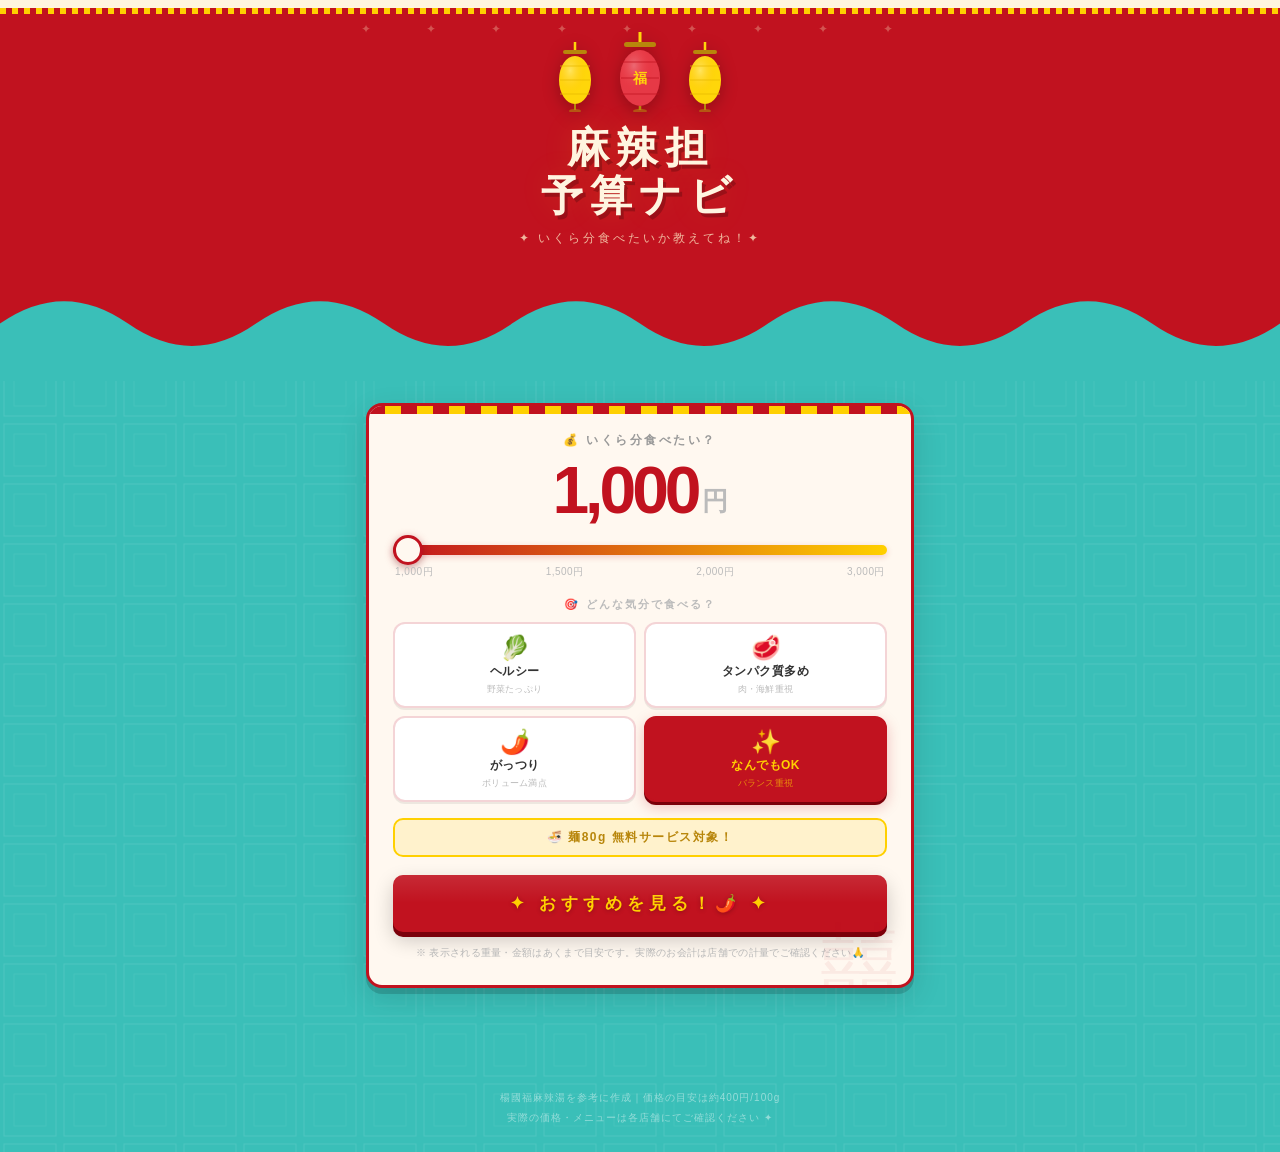
==== index.html @ 8400d954 "[edit]htmlファイルの名称修正" ====
<!DOCTYPE html>
<html lang="ja">
<head>
<meta charset="UTF-8">
<meta name="viewport" content="width=device-width, initial-scale=1.0">
<title>麻辣担 予算ナビ</title>
<link rel="icon" href="data:image/svg+xml,<svg xmlns='http://www.w3.org/2000/svg' viewBox='0 0 100 100'><text y='.9em' font-size='90'>🌶️</text></svg>">
<link rel="stylesheet" href="Malatang_budget_navi.css">

<!-- Google tag (gtag.js) -->
<script async src="https://www.googletagmanager.com/gtag/js?id=G-S8TKV8Q426"></script>
<script>
  window.dataLayer = window.dataLayer || [];
  function gtag(){dataLayer.push(arguments);}
  gtag('js', new Date());

  gtag('config', 'G-S8TKV8Q426');
</script>
</head>
<body>

<!-- ========== HEADER ========== -->
<header class="header">
  <div class="header-stars">✦ ✦ ✦ ✦ ✦ ✦ ✦ ✦ ✦</div>
  <div class="header-inner">
    <!-- Lanterns -->
    <div class="lanterns-row">
      <!-- Lantern Left Big -->
      <svg width="42" height="70" viewBox="0 0 42 70" xmlns="http://www.w3.org/2000/svg">
        <line x1="21" y1="0" x2="21" y2="8" stroke="#FFD60A" stroke-width="2.5"/>
        <rect x="9" y="8" width="24" height="4" rx="2" fill="#B8860B"/>
        <ellipse cx="21" cy="38" rx="16" ry="24" fill="#FFD60A"/>
        <ellipse cx="21" cy="38" rx="16" ry="24" fill="url(#lg1)" opacity="0.7"/>
        <line x1="6" y1="24" x2="36" y2="24" stroke="#E6B800" stroke-width="1.5" opacity="0.5"/>
        <line x1="6" y1="38" x2="36" y2="38" stroke="#E6B800" stroke-width="1.5" opacity="0.5"/>
        <line x1="6" y1="52" x2="36" y2="52" stroke="#E6B800" stroke-width="1.5" opacity="0.5"/>
        <line x1="21" y1="62" x2="21" y2="68" stroke="#B8860B" stroke-width="2"/>
        <ellipse cx="21" cy="69" rx="6" ry="2" fill="#B8860B" opacity="0.6"/>
        <defs>
          <radialGradient id="lg1" cx="35%" cy="30%">
            <stop offset="0%" stop-color="white" stop-opacity="0.5"/>
            <stop offset="100%" stop-color="orange" stop-opacity="0"/>
          </radialGradient>
        </defs>
      </svg>
      <!-- Lantern Center (Red) -->
      <svg width="52" height="80" viewBox="0 0 52 80" xmlns="http://www.w3.org/2000/svg">
        <line x1="26" y1="0" x2="26" y2="10" stroke="#FFD60A" stroke-width="3"/>
        <rect x="10" y="10" width="32" height="5" rx="2.5" fill="#B8860B"/>
        <ellipse cx="26" cy="46" rx="20" ry="28" fill="#E63946"/>
        <ellipse cx="26" cy="46" rx="20" ry="28" fill="url(#lg2)" opacity="0.6"/>
        <line x1="7" y1="30" x2="45" y2="30" stroke="#C1121F" stroke-width="1.5" opacity="0.5"/>
        <line x1="7" y1="46" x2="45" y2="46" stroke="#C1121F" stroke-width="1.5" opacity="0.5"/>
        <line x1="7" y1="62" x2="45" y2="62" stroke="#C1121F" stroke-width="1.5" opacity="0.5"/>
        <text x="26" y="51" text-anchor="middle" font-size="14" fill="#FFD60A" font-weight="bold">福</text>
        <line x1="26" y1="74" x2="26" y2="78" stroke="#B8860B" stroke-width="2.5"/>
        <ellipse cx="26" cy="79" rx="7" ry="2.2" fill="#B8860B" opacity="0.55"/>
        <defs>
          <radialGradient id="lg2" cx="35%" cy="28%">
            <stop offset="0%" stop-color="white" stop-opacity="0.4"/>
            <stop offset="100%" stop-color="red" stop-opacity="0"/>
          </radialGradient>
        </defs>
      </svg>
      <!-- Lantern Right -->
      <svg width="42" height="70" viewBox="0 0 42 70" xmlns="http://www.w3.org/2000/svg">
        <line x1="21" y1="0" x2="21" y2="8" stroke="#FFD60A" stroke-width="2.5"/>
        <rect x="9" y="8" width="24" height="4" rx="2" fill="#B8860B"/>
        <ellipse cx="21" cy="38" rx="16" ry="24" fill="#FFD60A"/>
        <ellipse cx="21" cy="38" rx="16" ry="24" fill="url(#lg3)" opacity="0.7"/>
        <line x1="6" y1="24" x2="36" y2="24" stroke="#E6B800" stroke-width="1.5" opacity="0.5"/>
        <line x1="6" y1="38" x2="36" y2="38" stroke="#E6B800" stroke-width="1.5" opacity="0.5"/>
        <line x1="6" y1="52" x2="36" y2="52" stroke="#E6B800" stroke-width="1.5" opacity="0.5"/>
        <line x1="21" y1="62" x2="21" y2="68" stroke="#B8860B" stroke-width="2"/>
        <ellipse cx="21" cy="69" rx="6" ry="2" fill="#B8860B" opacity="0.6"/>
        <defs>
          <radialGradient id="lg3" cx="35%" cy="30%">
            <stop offset="0%" stop-color="white" stop-opacity="0.5"/>
            <stop offset="100%" stop-color="orange" stop-opacity="0"/>
          </radialGradient>
        </defs>
      </svg>
    </div>

    <div class="header-title">麻辣担<br>予算ナビ</div>
    <div class="header-subtitle">✦ いくら分食べたいか教えてね！✦</div>
  </div>

  <!-- Cloud wave -->
  <svg class="cloud-wave" viewBox="0 0 400 36" xmlns="http://www.w3.org/2000/svg" preserveAspectRatio="none">
    <path d="M0,36 L0,18 Q20,4 40,18 Q60,32 80,18 Q100,4 120,18 Q140,32 160,18 Q180,4 200,18 Q220,32 240,18 Q260,4 280,18 Q300,32 320,18 Q340,4 360,18 Q380,32 400,18 L400,36 Z" fill="#3ABFB8"/>
  </svg>
</header>

<!-- ========== MAIN ========== -->
<main class="main">

  <!-- BUDGET CARD -->
  <div class="budget-card">
    <div class="budget-label">💰 いくら分食べたい？</div>
    <div class="budget-display">
      <span class="budget-number" id="budgetNum">1,000</span><span class="budget-yen">円</span>
    </div>
    <input type="range" id="budgetSlider" min="1000" max="3000" step="50" value="1000">
    <div class="range-labels">
      <span>1,000円</span>
      <span>1,500円</span>
      <span>2,000円</span>
      <span>3,000円</span>
    </div>
    <!-- 嗜好選択 -->
    <div class="pref-section">
      <div class="pref-label">🎯 どんな気分で食べる？</div>
      <div class="pref-grid" id="prefGrid">
        <button class="pref-btn" data-pref="healthy" onclick="selectPref(this)">
          <span class="pref-icon">🥬</span>
          <span class="pref-text">ヘルシー</span>
          <span class="pref-sub">野菜たっぷり</span>
        </button>
        <button class="pref-btn" data-pref="protein" onclick="selectPref(this)">
          <span class="pref-icon">🥩</span>
          <span class="pref-text">タンパク質多め</span>
          <span class="pref-sub">肉・海鮮重視</span>
        </button>
        <button class="pref-btn" data-pref="hearty" onclick="selectPref(this)">
          <span class="pref-icon">🌶️</span>
          <span class="pref-text">がっつり</span>
          <span class="pref-sub">ボリューム満点</span>
        </button>
        <button class="pref-btn active" data-pref="any" onclick="selectPref(this)">
          <span class="pref-icon">✨</span>
          <span class="pref-text">なんでもOK</span>
          <span class="pref-sub">バランス重視</span>
        </button>
      </div>
    </div>

    <div class="noodle-hint" id="noodleHint">🍜 麺80g 無料サービス対象！</div>
    <button class="submit-btn" onclick="showRecommendation()">✦ おすすめを見る！🌶️ ✦</button>
    <p class="disclaimer">※ 表示される重量・金額はあくまで目安です。実際のお会計は店舗での計量でご確認ください🙏</p>
  </div>

  <!-- RESULTS -->
  <div class="results" id="results"></div>

</main>

<!-- FOOTER -->
<footer class="footer">
  楊國福麻辣湯を参考に作成｜価格の目安は約400円/100g<br>
  実際の価格・メニューは各店舗にてご確認ください ✦
</footer>

<script src="Malatang_budget_navi.js"></script>
</body>
</html>
---- Malatang_budget_navi.css ----
/* ============================================================
   麻辣担 予算ナビ — ネオ中華 BRIGHT THEME
   参考：NEO町中華・中国春節ポスター・レトロモダン中華
   ============================================================ */

* { box-sizing: border-box; margin: 0; padding: 0; }

body {
  background-color: #3ABFB8;
  /* 微細な中華格子模様 */
  background-image: url("data:image/svg+xml,%3Csvg width='60' height='60' viewBox='0 0 60 60' xmlns='http://www.w3.org/2000/svg'%3E%3Crect x='4' y='4' width='52' height='52' fill='none' stroke='%23FFFFFF' stroke-opacity='0.1' stroke-width='1'/%3E%3Crect x='14' y='14' width='32' height='32' fill='none' stroke='%23FFFFFF' stroke-opacity='0.07' stroke-width='0.8'/%3E%3C/svg%3E");
  color: #1A1A1A;
  font-family: 'Hiragino Maru Gothic Pro', 'YuRound', 'Arial Rounded MT Bold', sans-serif;
  min-height: 100vh;
  overflow-x: hidden;
}

/* ===== HEADER ===== */
.header {
  background: #C1121F;
  text-align: center;
  position: relative;
  overflow: hidden;
}

/* 上部の帯（クリーム色） */
.header::before {
  content: '';
  position: absolute;
  top: 0; left: 0; right: 0;
  height: 8px;
  background: #FFF5E0;
}

/* 回字模様ボーダー */
.header::after {
  content: '';
  position: absolute;
  top: 8px; left: 0; right: 0;
  height: 6px;
  background: repeating-linear-gradient(
    90deg,
    #FFD000 0px, #FFD000 6px,
    #C1121F 6px, #C1121F 12px
  );
}

.header-stars {
  position: absolute;
  top: 22px; left: 0; right: 0;
  font-size: 12px;
  letter-spacing: 26px;
  color: rgba(255, 240, 200, 0.3);
  pointer-events: none;
  z-index: 1;
}

.header-inner {
  padding: 32px 20px 20px;
  position: relative;
  z-index: 2;
}

.lanterns-row {
  display: flex;
  justify-content: center;
  align-items: flex-end;
  gap: 18px;
  margin-bottom: 12px;
  filter: drop-shadow(0 4px 8px rgba(0,0,0,0.25));
}

.header-title {
  font-size: 42px;
  font-weight: 900;
  color: #FFF5E0;
  text-shadow:
    3px 4px 0 rgba(0,0,0,0.2),
    0 0 30px rgba(255,200,0,0.15);
  letter-spacing: 7px;
  line-height: 1.15;
}

.header-subtitle {
  color: rgba(255, 240, 200, 0.75);
  font-size: 12px;
  margin-top: 9px;
  letter-spacing: 3px;
}

/* クラウドウェーブ（ティール色に合わせる） */
.cloud-wave {
  display: block;
  width: 100%;
  margin-top: -1px;
}

/* ===== MAIN ===== */
.main {
  max-width: 580px;
  margin: 0 auto;
  padding: 22px 16px 48px;
}

/* ===== BUDGET CARD ===== */
.budget-card {
  background: #FFF8F0;
  border-radius: 16px;
  padding: 26px 24px 24px;
  box-shadow:
    0 6px 0 rgba(0,0,0,0.15),
    0 10px 30px rgba(0,0,0,0.12);
  border: 3px solid #C1121F;
  position: relative;
  overflow: hidden;
  margin-bottom: 20px;
}

/* 上部の回字ストライプ */
.budget-card::before {
  content: '';
  position: absolute;
  top: 0; left: 0; right: 0;
  height: 8px;
  background: repeating-linear-gradient(
    90deg,
    #C1121F 0px, #C1121F 16px,
    #FFD000 16px, #FFD000 32px
  );
}

/* 右下コーナーの装飾文字 */
.budget-card::after {
  content: '囍';
  position: absolute;
  bottom: -16px; right: 12px;
  font-size: 80px;
  color: rgba(193, 18, 31, 0.06);
  line-height: 1;
  pointer-events: none;
  user-select: none;
}

.budget-label {
  font-size: 12px;
  font-weight: 700;
  color: #999;
  text-align: center;
  margin-bottom: 8px;
  letter-spacing: 2.5px;
  text-transform: uppercase;
}

.budget-display {
  text-align: center;
  margin: 2px 0 8px;
  line-height: 1;
}

.budget-number {
  font-size: 66px;
  font-weight: 900;
  color: #C1121F;
  letter-spacing: -4px;
}

.budget-yen {
  font-size: 26px;
  color: #bbb;
  font-weight: 600;
  margin-left: 4px;
  vertical-align: bottom;
  line-height: 1.6;
}

/* ===== RANGE SLIDER ===== */
input[type="range"] {
  -webkit-appearance: none;
  width: 100%;
  height: 10px;
  border-radius: 5px;
  background: linear-gradient(90deg, #C1121F 0%, #FFD000 100%);
  outline: none;
  margin: 14px 0 10px;
  cursor: pointer;
  box-shadow: 0 2px 6px rgba(193,18,31,0.2);
}

input[type="range"]::-webkit-slider-thumb {
  -webkit-appearance: none;
  width: 30px; height: 30px;
  border-radius: 50%;
  background: #FFF8F0;
  border: 3px solid #C1121F;
  cursor: pointer;
  box-shadow: 0 2px 10px rgba(193,18,31,0.3), 0 3px 6px rgba(0,0,0,0.15);
  transition: transform 0.15s;
}

input[type="range"]::-webkit-slider-thumb:hover {
  transform: scale(1.15);
  box-shadow: 0 3px 14px rgba(193,18,31,0.45), 0 3px 8px rgba(0,0,0,0.15);
}

.range-labels {
  display: flex;
  justify-content: space-between;
  font-size: 10px;
  color: #bbb;
  margin-bottom: 18px;
  padding: 0 2px;
  letter-spacing: 0.5px;
}

/* ===== NOODLE HINT ===== */
.noodle-hint {
  background: rgba(255, 208, 0, 0.15);
  border: 2px solid #FFD000;
  border-radius: 10px;
  padding: 9px 14px;
  font-size: 12px;
  font-weight: 900;
  color: #B8860B;
  text-align: center;
  margin-bottom: 18px;
  letter-spacing: 1.5px;
}

/* ===== SUBMIT BUTTON ===== */
.submit-btn {
  display: block;
  width: 100%;
  padding: 17px;
  background: #C1121F;
  color: #FFD000;
  border: none;
  border-radius: 10px;
  font-size: 17px;
  font-weight: 900;
  cursor: pointer;
  letter-spacing: 5px;
  box-shadow:
    0 5px 0 #7A000A,
    0 8px 20px rgba(0,0,0,0.2);
  transition: all 0.15s;
  position: relative;
  overflow: hidden;
  text-shadow: 0 1px 4px rgba(0,0,0,0.25);
}

/* 光沢レイヤー */
.submit-btn::before {
  content: '';
  position: absolute;
  top: 0; left: 0; right: 0;
  height: 50%;
  background: linear-gradient(to bottom, rgba(255,255,255,0.1), transparent);
  pointer-events: none;
  border-radius: 10px 10px 0 0;
}

.submit-btn:hover {
  background: #D9151F;
  transform: translateY(-2px);
  box-shadow:
    0 7px 0 #7A000A,
    0 12px 26px rgba(0,0,0,0.22);
}

.submit-btn:active {
  transform: translateY(3px);
  box-shadow:
    0 2px 0 #7A000A,
    0 4px 10px rgba(0,0,0,0.18);
}

/* ===== RESULTS ===== */
.results { display: none; }

.results.show {
  display: block;
  animation: fadeInUp 0.4s ease;
}

@keyframes fadeInUp {
  from { opacity: 0; transform: translateY(18px); }
  to   { opacity: 1; transform: translateY(0); }
}

/* ===== SUMMARY BANNER ===== */
.summary-banner {
  background: #FFF8F0;
  border: 3px solid #C1121F;
  border-radius: 14px;
  padding: 20px 16px 18px;
  text-align: center;
  margin-bottom: 24px;
  position: relative;
  overflow: hidden;
  box-shadow: 0 4px 0 rgba(0,0,0,0.12);
}

/* 上下の回字ライン */
.summary-banner::before {
  content: '';
  position: absolute;
  top: 0; left: 0; right: 0;
  height: 5px;
  background: repeating-linear-gradient(
    90deg,
    #C1121F 0px, #C1121F 12px,
    #FFD000 12px, #FFD000 24px
  );
}

.noodle-badge {
  display: inline-flex;
  align-items: center;
  gap: 8px;
  background: #C1121F;
  color: #FFD000;
  border-radius: 8px;
  padding: 10px 22px;
  font-size: 14px;
  font-weight: 900;
  margin-bottom: 16px;
  letter-spacing: 2px;
  box-shadow: 0 3px 0 #7A000A, 0 5px 12px rgba(193,18,31,0.2);
  animation: badgeBounce 2.5s ease infinite;
}

@keyframes badgeBounce {
  0%, 100% { transform: translateY(0); }
  50%       { transform: translateY(-2px); }
}

.summary-stats {
  display: flex;
  justify-content: center;
  gap: 36px;
}

.stat-item { text-align: center; }

.stat-num {
  font-size: 30px;
  font-weight: 900;
  color: #C1121F;
}

.stat-label {
  font-size: 10px;
  color: #aaa;
  margin-top: 3px;
  letter-spacing: 1.5px;
}

/* ===== CATEGORY SECTION ===== */
.category-section { margin-bottom: 24px; }

.category-title {
  display: inline-flex;
  align-items: center;
  gap: 8px;
  font-size: 12px;
  font-weight: 900;
  color: #FFF8F0;
  background: #C1121F;
  border-radius: 6px;
  padding: 7px 18px;
  margin-bottom: 14px;
  letter-spacing: 3px;
  text-transform: uppercase;
  box-shadow: 0 3px 0 #7A000A, 0 5px 12px rgba(0,0,0,0.12);
}

/* ===== INGREDIENT GRID ===== */
.ingredient-grid {
  display: grid;
  grid-template-columns: repeat(2, 1fr);
  gap: 12px;
}

/* ===== INGREDIENT CARD ===== */
.ingredient-card {
  background: #FFF8F0;
  border-radius: 14px;
  padding: 16px 12px 14px;
  text-align: center;
  border: 2.5px solid rgba(255,255,255,0.6);
  border-color: var(--card-color, #C1121F);
  position: relative;
  overflow: hidden;
  transition: transform 0.2s cubic-bezier(.34,1.56,.64,1),
              box-shadow 0.2s;
  animation: cardIn 0.4s ease both;
  box-shadow:
    0 8px 0 rgba(0,0,0,0.1),
    0 12px 28px rgba(0,0,0,0.15);
}


@keyframes cardIn {
  0%   { opacity: 0; transform: translateY(12px) scale(0.92); }
  65%  { transform: translateY(-3px) scale(1.02); }
  100% { opacity: 1; transform: translateY(0) scale(1); }
}

.popular-badge {
  position: absolute;
  top: 8px; right: 8px;
  font-size: 12px;
  line-height: 1;
}

.ingredient-svg-wrap {
  width: 78px; height: 78px;
  margin: 0 auto 10px;
  display: flex;
  align-items: center;
  justify-content: center;
  filter: drop-shadow(0 2px 6px rgba(0,0,0,0.15));
}

.ingredient-svg-wrap svg { width: 100%; height: 100%; }

.ingredient-name {
  font-size: 15px;
  font-weight: 900;
  color: #1A1A1A;
  margin-bottom: 3px;
  letter-spacing: 0.5px;
}

.ingredient-texture {
  font-size: 10px;
  color: #bbb;
  margin-bottom: 10px;
  letter-spacing: 0.5px;
}

.ingredient-info {
  display: flex;
  justify-content: space-between;
  align-items: center;
  background: rgba(193,18,31,0.05);
  border: 1px solid rgba(193,18,31,0.12);
  border-radius: 7px;
  padding: 6px 10px;
}

.ingredient-weight {
  font-size: 11px;
  color: #aaa;
  font-weight: 600;
}

.ingredient-price {
  font-size: 13px;
  color: #C1121F;
  font-weight: 900;
}

/* ===== TIPS ===== */
.tips-card {
  background: #FFF8F0;
  border: 2.5px solid rgba(255,208,0,0.5);
  border-radius: 14px;
  padding: 20px 18px;
  margin-top: 8px;
  box-shadow: 0 4px 0 rgba(0,0,0,0.08), 0 6px 16px rgba(0,0,0,0.08);
}

.tips-title {
  font-size: 11px;
  font-weight: 900;
  color: #B8860B;
  text-align: center;
  margin-bottom: 14px;
  letter-spacing: 4px;
  text-transform: uppercase;
}

.tip-item {
  display: flex;
  gap: 10px;
  align-items: flex-start;
  margin-bottom: 10px;
  font-size: 12px;
  color: #666;
  line-height: 1.7;
}

/* ===== DISCLAIMER ===== */
.disclaimer {
  margin-top: 12px;
  font-size: 10px;
  color: #bbb;
  text-align: center;
  line-height: 1.7;
  letter-spacing: 0.3px;
}

/* ===== PREFERENCE BUTTONS ===== */
.pref-section {
  margin-bottom: 16px;
}

.pref-label {
  font-size: 11px;
  font-weight: 700;
  color: #bbb;
  letter-spacing: 2px;
  text-transform: uppercase;
  margin-bottom: 10px;
  text-align: center;
}

.pref-grid {
  display: grid;
  grid-template-columns: repeat(2, 1fr);
  gap: 8px;
}

.pref-btn {
  background: #FFFFFF;
  border: 2px solid rgba(193, 18, 31, 0.18);
  border-radius: 12px;
  padding: 12px 8px 10px;
  cursor: pointer;
  display: flex;
  flex-direction: column;
  align-items: center;
  gap: 3px;
  transition: all 0.16s cubic-bezier(.34,1.56,.64,1);
  font-family: inherit;
  position: relative;
  overflow: hidden;
  box-shadow: 0 2px 0 rgba(0,0,0,0.07);
}

.pref-btn::before {
  content: '';
  position: absolute;
  top: 0; left: 0; right: 0;
  height: 3px;
  background: #C1121F;
  opacity: 0;
  transition: opacity 0.15s;
}

.pref-btn:hover {
  border-color: #C1121F;
  transform: translateY(-2px);
  box-shadow: 0 5px 0 rgba(0,0,0,0.1), 0 6px 16px rgba(193,18,31,0.1);
}

.pref-btn:hover::before { opacity: 1; }

.pref-btn.active {
  background: #C1121F;
  border-color: #C1121F;
  transform: translateY(0);
  box-shadow: 0 3px 0 #7A000A, 0 5px 14px rgba(193,18,31,0.25);
}

.pref-btn.active::before { opacity: 0; }

.pref-icon {
  font-size: 24px;
  line-height: 1;
  display: block;
}

.pref-text {
  font-size: 12px;
  font-weight: 900;
  color: #333;
  letter-spacing: 0.5px;
  display: block;
  transition: color 0.15s;
}

.pref-sub {
  font-size: 9px;
  color: #bbb;
  letter-spacing: 0.3px;
  display: block;
  transition: color 0.15s;
}

.pref-btn.active .pref-text { color: #FFD000; }
.pref-btn.active .pref-sub  { color: rgba(255, 208, 0, 0.65); }

/* ===== FOOTER ===== */
.footer {
  text-align: center;
  padding: 24px 16px;
  color: rgba(255,255,255,0.45);
  font-size: 10px;
  line-height: 2;
  margin-top: 8px;
  letter-spacing: 1px;
}
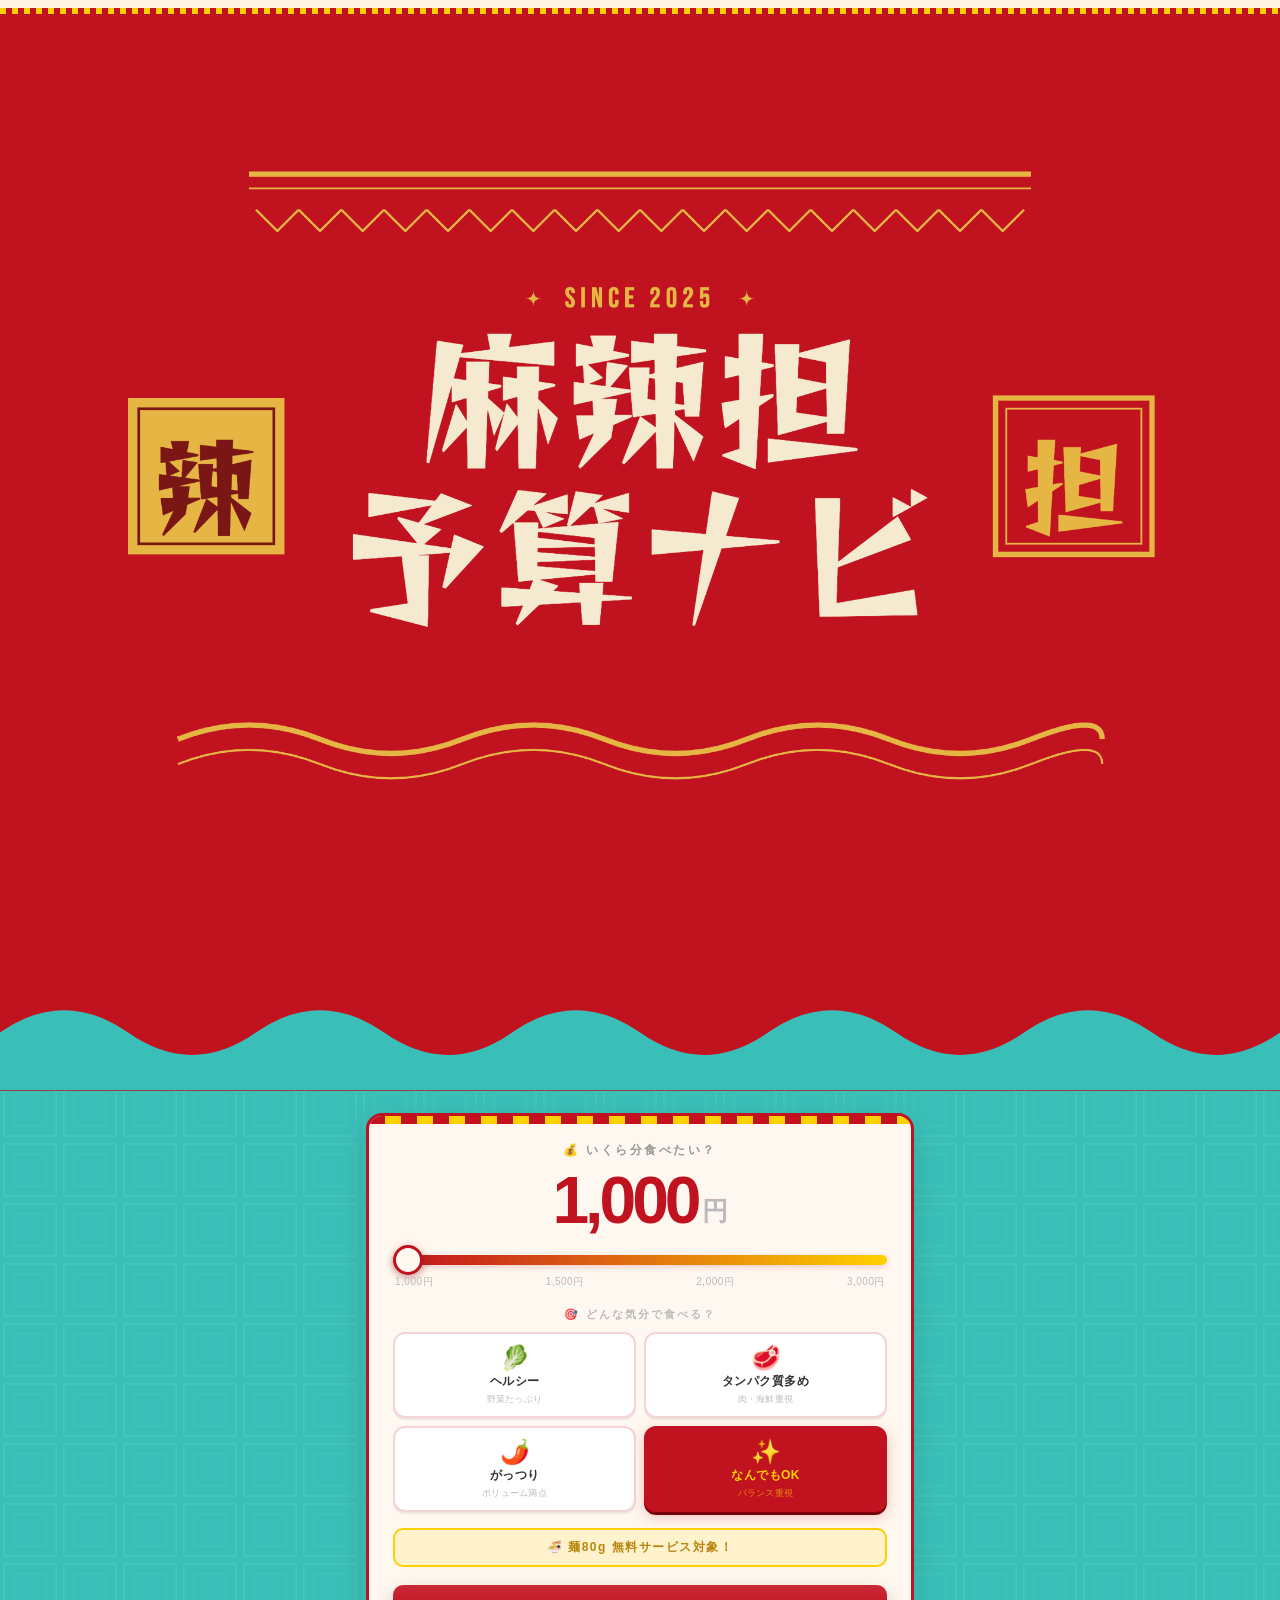
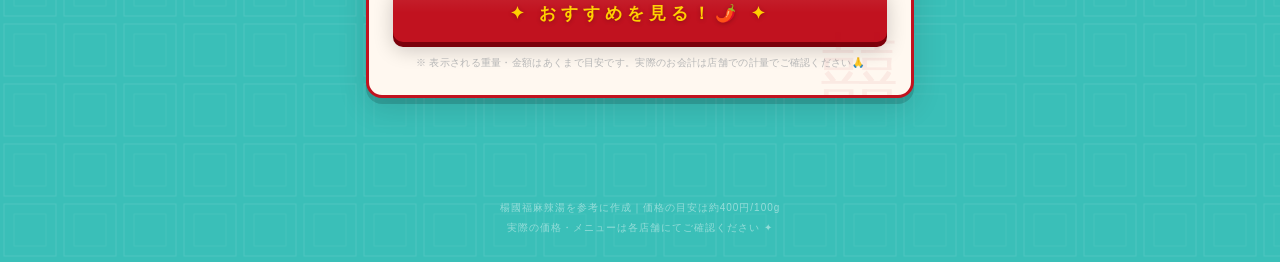
==== commit ea9f4b8c: "[add]ロゴ画像修正" ====
--- a/index.html
+++ b/index.html
@@ -21,69 +21,8 @@
 
 <!-- ========== HEADER ========== -->
 <header class="header">
-  <div class="header-stars">✦ ✦ ✦ ✦ ✦ ✦ ✦ ✦ ✦</div>
   <div class="header-inner">
-    <!-- Lanterns -->
-    <div class="lanterns-row">
-      <!-- Lantern Left Big -->
-      <svg width="42" height="70" viewBox="0 0 42 70" xmlns="http://www.w3.org/2000/svg">
-        <line x1="21" y1="0" x2="21" y2="8" stroke="#FFD60A" stroke-width="2.5"/>
-        <rect x="9" y="8" width="24" height="4" rx="2" fill="#B8860B"/>
-        <ellipse cx="21" cy="38" rx="16" ry="24" fill="#FFD60A"/>
-        <ellipse cx="21" cy="38" rx="16" ry="24" fill="url(#lg1)" opacity="0.7"/>
-        <line x1="6" y1="24" x2="36" y2="24" stroke="#E6B800" stroke-width="1.5" opacity="0.5"/>
-        <line x1="6" y1="38" x2="36" y2="38" stroke="#E6B800" stroke-width="1.5" opacity="0.5"/>
-        <line x1="6" y1="52" x2="36" y2="52" stroke="#E6B800" stroke-width="1.5" opacity="0.5"/>
-        <line x1="21" y1="62" x2="21" y2="68" stroke="#B8860B" stroke-width="2"/>
-        <ellipse cx="21" cy="69" rx="6" ry="2" fill="#B8860B" opacity="0.6"/>
-        <defs>
-          <radialGradient id="lg1" cx="35%" cy="30%">
-            <stop offset="0%" stop-color="white" stop-opacity="0.5"/>
-            <stop offset="100%" stop-color="orange" stop-opacity="0"/>
-          </radialGradient>
-        </defs>
-      </svg>
-      <!-- Lantern Center (Red) -->
-      <svg width="52" height="80" viewBox="0 0 52 80" xmlns="http://www.w3.org/2000/svg">
-        <line x1="26" y1="0" x2="26" y2="10" stroke="#FFD60A" stroke-width="3"/>
-        <rect x="10" y="10" width="32" height="5" rx="2.5" fill="#B8860B"/>
-        <ellipse cx="26" cy="46" rx="20" ry="28" fill="#E63946"/>
-        <ellipse cx="26" cy="46" rx="20" ry="28" fill="url(#lg2)" opacity="0.6"/>
-        <line x1="7" y1="30" x2="45" y2="30" stroke="#C1121F" stroke-width="1.5" opacity="0.5"/>
-        <line x1="7" y1="46" x2="45" y2="46" stroke="#C1121F" stroke-width="1.5" opacity="0.5"/>
-        <line x1="7" y1="62" x2="45" y2="62" stroke="#C1121F" stroke-width="1.5" opacity="0.5"/>
-        <text x="26" y="51" text-anchor="middle" font-size="14" fill="#FFD60A" font-weight="bold">福</text>
-        <line x1="26" y1="74" x2="26" y2="78" stroke="#B8860B" stroke-width="2.5"/>
-        <ellipse cx="26" cy="79" rx="7" ry="2.2" fill="#B8860B" opacity="0.55"/>
-        <defs>
-          <radialGradient id="lg2" cx="35%" cy="28%">
-            <stop offset="0%" stop-color="white" stop-opacity="0.4"/>
-            <stop offset="100%" stop-color="red" stop-opacity="0"/>
-          </radialGradient>
-        </defs>
-      </svg>
-      <!-- Lantern Right -->
-      <svg width="42" height="70" viewBox="0 0 42 70" xmlns="http://www.w3.org/2000/svg">
-        <line x1="21" y1="0" x2="21" y2="8" stroke="#FFD60A" stroke-width="2.5"/>
-        <rect x="9" y="8" width="24" height="4" rx="2" fill="#B8860B"/>
-        <ellipse cx="21" cy="38" rx="16" ry="24" fill="#FFD60A"/>
-        <ellipse cx="21" cy="38" rx="16" ry="24" fill="url(#lg3)" opacity="0.7"/>
-        <line x1="6" y1="24" x2="36" y2="24" stroke="#E6B800" stroke-width="1.5" opacity="0.5"/>
-        <line x1="6" y1="38" x2="36" y2="38" stroke="#E6B800" stroke-width="1.5" opacity="0.5"/>
-        <line x1="6" y1="52" x2="36" y2="52" stroke="#E6B800" stroke-width="1.5" opacity="0.5"/>
-        <line x1="21" y1="62" x2="21" y2="68" stroke="#B8860B" stroke-width="2"/>
-        <ellipse cx="21" cy="69" rx="6" ry="2" fill="#B8860B" opacity="0.6"/>
-        <defs>
-          <radialGradient id="lg3" cx="35%" cy="30%">
-            <stop offset="0%" stop-color="white" stop-opacity="0.5"/>
-            <stop offset="100%" stop-color="orange" stop-opacity="0"/>
-          </radialGradient>
-        </defs>
-      </svg>
-    </div>
-
-    <div class="header-title">麻辣担<br>予算ナビ</div>
-    <div class="header-subtitle">✦ いくら分食べたいか教えてね！✦</div>
+    <img src="malatang-v5-banner.png" alt="麻辣担予算ナビ">
   </div>
 
   <!-- Cloud wave -->
--- a/Malatang_budget_navi.css
+++ b/Malatang_budget_navi.css
@@ -56,9 +56,15 @@
 }
 
 .header-inner {
-  padding: 32px 20px 20px;
+  padding: 32px 0 20px;
   position: relative;
   z-index: 2;
+}
+
+.header-inner img {
+  width: 100%;
+  height: auto;
+  display: block;
 }
 
 .lanterns-row {
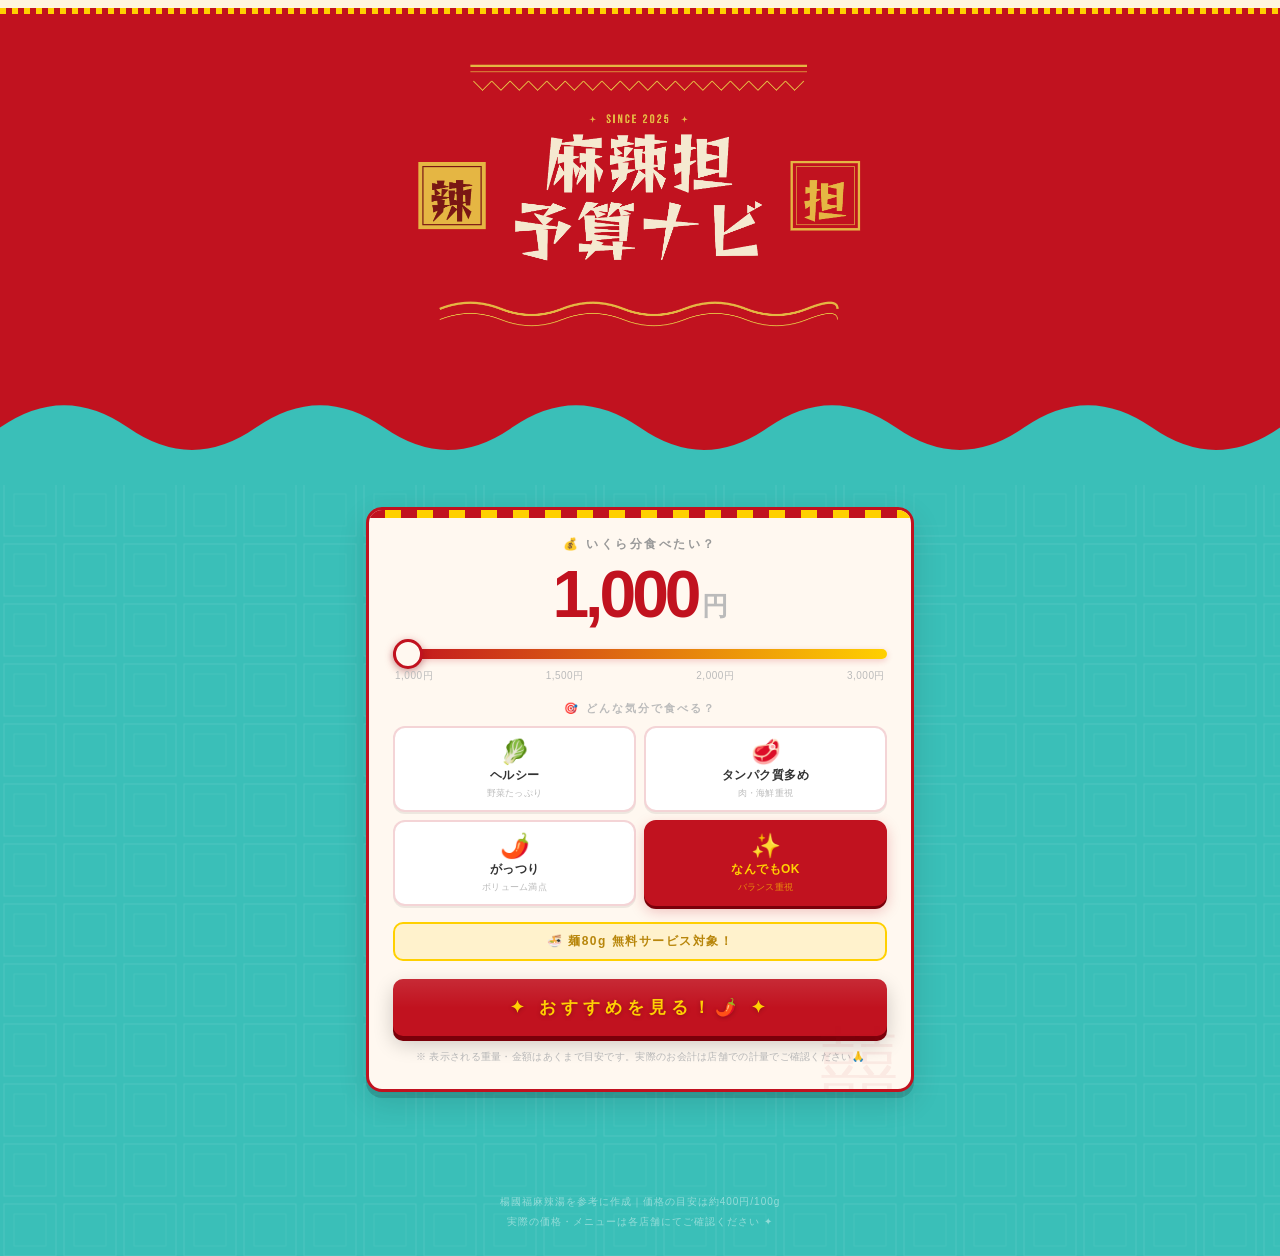
==== commit f22ced50: "メイン画像の調整" ====
--- a/index.html
+++ b/index.html
@@ -22,9 +22,8 @@
 <!-- ========== HEADER ========== -->
 <header class="header">
   <div class="header-inner">
-    <img src="malatang-v5-banner.png" alt="麻辣担予算ナビ">
+    <img src="malatang-v5-banner.png" class="main-banner" alt="麻辣担予算ナビ">
   </div>
-
   <!-- Cloud wave -->
   <svg class="cloud-wave" viewBox="0 0 400 36" xmlns="http://www.w3.org/2000/svg" preserveAspectRatio="none">
     <path d="M0,36 L0,18 Q20,4 40,18 Q60,32 80,18 Q100,4 120,18 Q140,32 160,18 Q180,4 200,18 Q220,32 240,18 Q260,4 280,18 Q300,32 320,18 Q340,4 360,18 Q380,32 400,18 L400,36 Z" fill="#3ABFB8"/>
--- a/Malatang_budget_navi.css
+++ b/Malatang_budget_navi.css
@@ -106,6 +106,12 @@
   max-width: 580px;
   margin: 0 auto;
   padding: 22px 16px 48px;
+}
+
+.main-banner {
+  max-width: 580px;
+  margin: 0 auto;
+  padding: 22px 16px;
 }
 
 /* ===== BUDGET CARD ===== */
